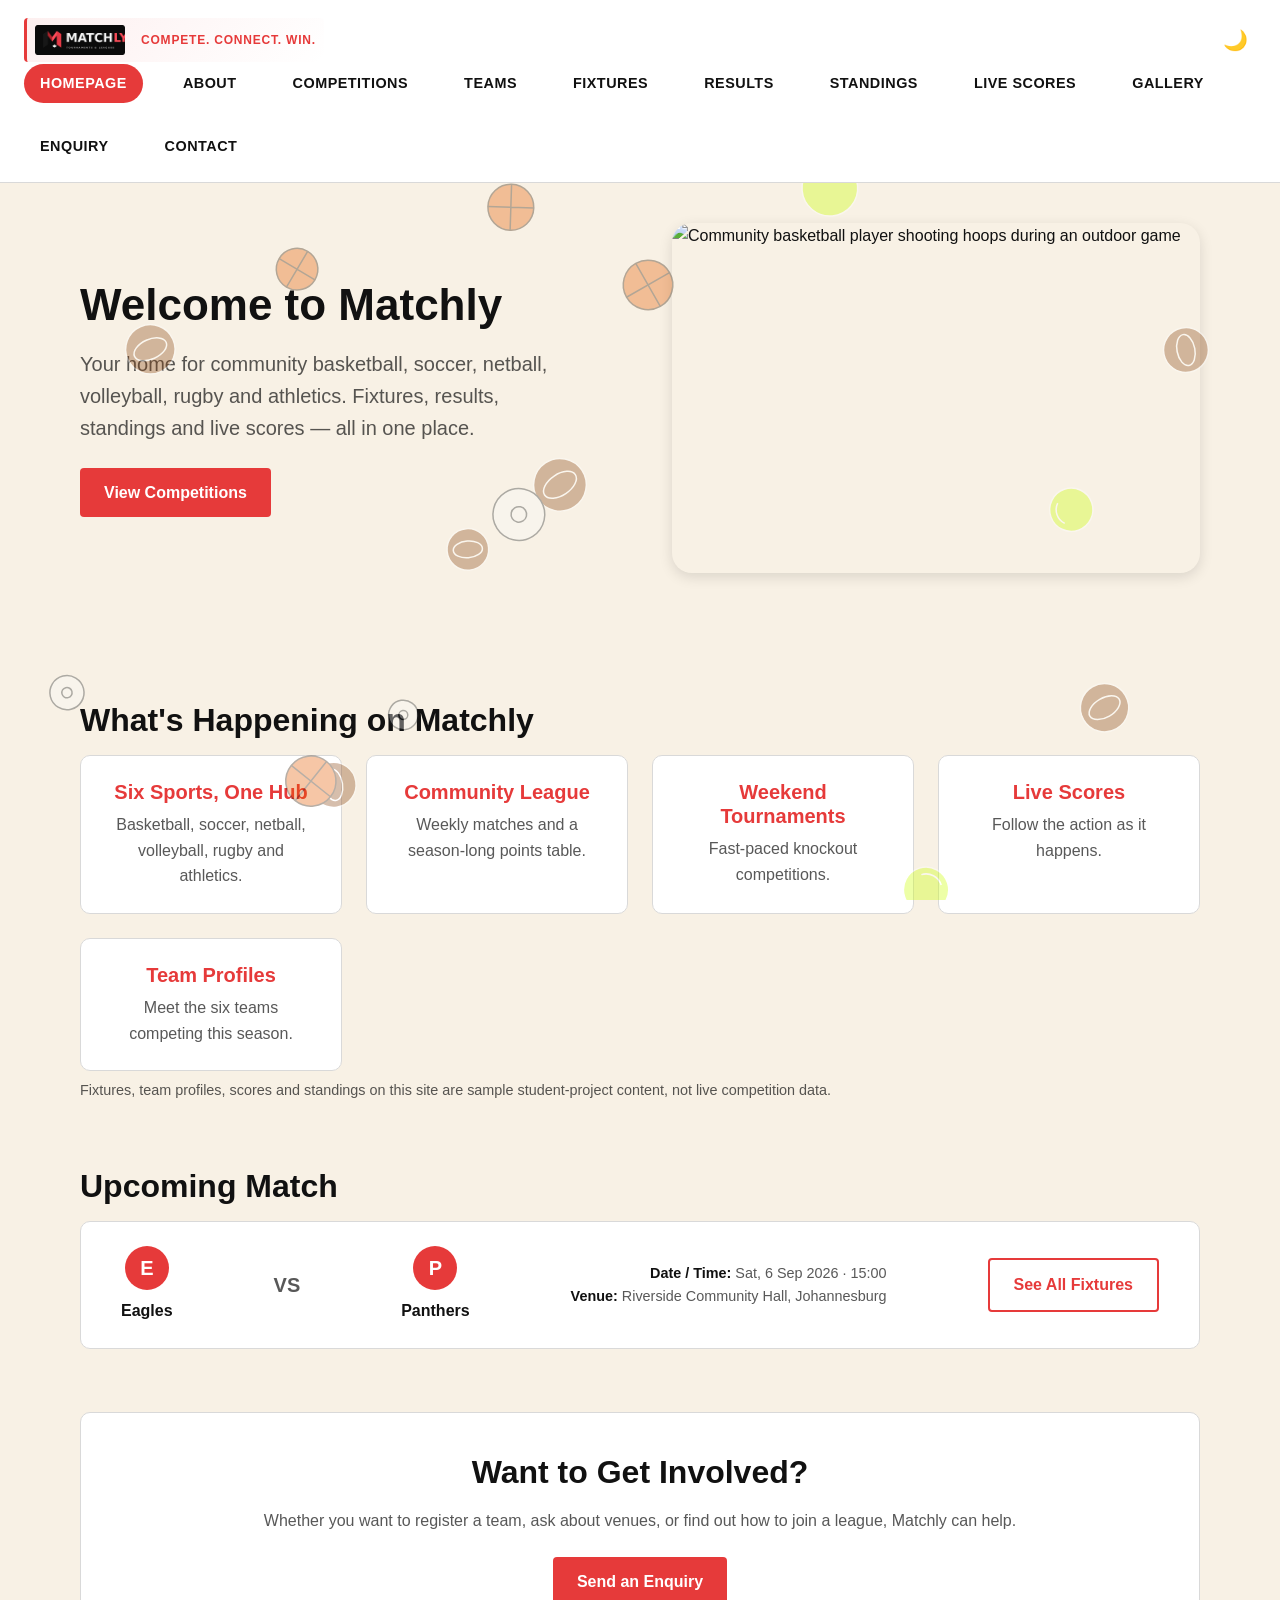
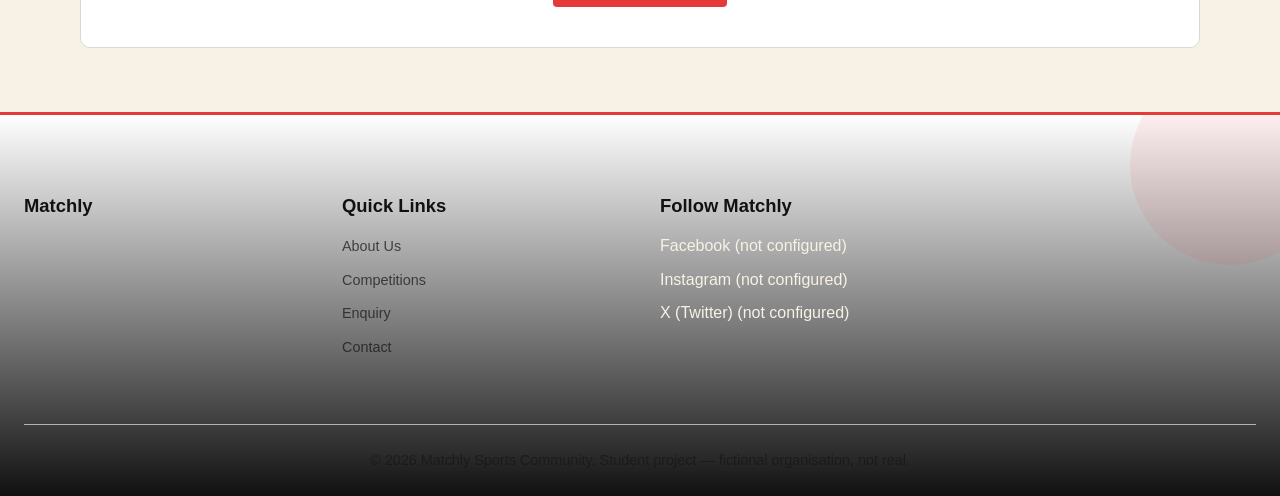
==== HTML pages/index.html @ 067415b8 "Improve About page metadata and navigation Add page-specific SEO and social metadata, defer the scri" ====
<!DOCTYPE html>
<html lang="en">
<head>
  <meta charset="UTF-8" />
  <meta name="viewport" content="width=device-width, initial-scale=1.0" />
    <title>Matchly | Community Sports Fixtures, Results and Leagues</title>
    <meta name="description" content="Matchly is a student website project showcasing sample community sports fixtures, results, standings and competitions across six sports." />


  <meta name="keywords" content="Matchly, community sports, sports fixtures, sports results, leagues, tournaments" />
  <meta property="og:type" content="website" />
  <meta property="og:site_name" content="Matchly" />
  <meta property="og:url" content="https://YOUR-USERNAME.github.io/wede5020-2026-part-3-lungelo-tsekiso/HTML%20pages/homepage.html" />
  <meta property="og:title" content="Matchly | Community Sports Fixtures, Results and Leagues" />
  <meta property="og:description" content="Matchly is a student website project showcasing sample community sports fixtures, results, standings and competitions across six sports." />
  <meta property="og:image" content="https://YOUR-USERNAME.github.io/wede5020-2026-part-3-lungelo-tsekiso/Images/matchly.logo.png" />
  <meta name="twitter:card" content="summary" />
  <meta name="twitter:title" content="Matchly | Community Sports Fixtures, Results and Leagues" />
  <meta name="twitter:description" content="Matchly is a student website project showcasing sample community sports fixtures, results, standings and competitions across six sports." />
  <meta name="twitter:image" content="https://YOUR-USERNAME.github.io/wede5020-2026-part-3-lungelo-tsekiso/Images/matchly.logo.png" /><link rel="stylesheet" href="../css/style.css">

  <script src="../js/script.js" defer></script>

  <link rel="canonical" href="https://YOUR-USERNAME.github.io/wede5020-2026-part-3-lungelo-tsekiso/HTML%20pages/homepage.html" />
</head>
<body>

  <a class="skip-link" href="#main-content">Skip to main content</a>

    <header class="site-header">
    <div class="logo">
      <a href="homepage.html">
        <img class="logo-mark" src="../Images/matchly.logo.png" alt="Matchly Logo" width="120" height="40" /> <p class="tagline">Compete. Connect. Win.</p>
      </a>
    </div>

    <button id="nav-toggle" class="nav-toggle" type="button" aria-controls="primary-navigation" aria-expanded="false">
      <span class="sr-only">Open menu</span>
      &#9776;
    </button>

    <button id="theme-toggle" class="theme-toggle" type="button" aria-label="Switch to dark mode">&#127769;</button>


    <nav class="site-nav" aria-label="Primary navigation">
      <ul id="primary-navigation" class="nav-links">
        <li><a href="homepage.html" aria-current="page">Homepage</a></li>
        <li><a href="aboutUs.html">About</a></li>
        <li><a href="competitions.html">Competitions</a></li>
        <li><a href="teams.html">Teams</a></li>
        <li><a href="fixtures.html">Fixtures</a></li>
        <li><a href="results.html">Results</a></li>
        <li><a href="standings.html">Standings</a></li>
        <li><a href="liveScores.html">Live Scores</a></li>
        <li><a href="gallery.html">Gallery</a></li>
        <li><a href="enquiry.html">Enquiry</a></li>
        <li><a href="contact.html">Contact</a></li>
      </ul>
    </nav>
  </header>

  <main id="main-content">

    <section class="hero" aria-labelledby="hero-heading">
      <div class="hero-text">
        <h1 id="hero-heading">Welcome to Matchly</h1>
        <p>Your home for community basketball, soccer, netball, volleyball, rugby and athletics. Fixtures, results, standings and live scores &mdash; all in one place.</p>
        <a class="btn btn-primary" href="competitions.html">View Competitions</a>
      </div>
      <figure class="hero-image">
        <img src="https://images.pexels.com/photos/2820902/pexels-photo-2820902.jpeg?auto=compress&cs=tinysrgb&w=1200" alt="Community basketball player shooting hoops during an outdoor game" />
      </figure>
    </section>

    <section class="categories" aria-labelledby="categories-heading">
      <h2 id="categories-heading">What's Happening on Matchly</h2>
      <ul class="card-grid">
        <li class="tag-card">
          <h3>Six Sports, One Hub</h3>
          <p>Basketball, soccer, netball, volleyball, rugby and athletics.</p>
        </li>
        <li class="tag-card">
          <h3>Community League</h3>
          <p>Weekly matches and a season-long points table.</p>
        </li>
        <li class="tag-card">
          <h3>Weekend Tournaments</h3>
          <p>Fast-paced knockout competitions.</p>
        </li>
        <li class="tag-card">
          <h3>Live Scores</h3>
          <p>Follow the action as it happens.</p>
        </li>
        <li class="tag-card">
          <h3>Team Profiles</h3>
          <p>Meet the six teams competing this season.</p>
        </li>
      </ul>
      <p class="table-note">Fixtures, team profiles, scores and standings on this site are sample student-project content, not live competition data.</p>
    </section>

    <section class="upcoming-match" aria-labelledby="upcoming-heading">
      <h2 id="upcoming-heading">Upcoming Match</h2>
      <article class="match-card">
        <div class="match-team">
          <span class="badge-initial">E</span>
          <span>Eagles</span>
        </div>
        <span class="match-vs">VS</span>
        <div class="match-team">
          <span class="badge-initial">P</span>
          <span>Panthers</span>
        </div>
        <div class="match-details">
          <p><strong>Date / Time:</strong> Sat, 6 Sep 2026 &middot; 15:00</p>
          <p><strong>Venue:</strong> Riverside Community Hall, Johannesburg</p>
        </div>
        <a class="btn btn-secondary" href="fixtures.html">See All Fixtures</a>
      </article>
    </section>

    <section class="home-cta" aria-labelledby="cta-heading">
      <h2 id="cta-heading">Want to Get Involved?</h2>
      <p>Whether you want to register a team, ask about venues, or find out how to join a league, Matchly can help.</p>
      <a class="btn btn-primary" href="enquiry.html">Send an Enquiry</a>
    </section>

  </main>

  <!-- ===== FOOTER (reused on every page) ===== -->
  <footer class="site-footer">
    <div class="footer-about">
      <h2>Matchly</h2>
    </div>

    <nav class="footer-links" aria-label="Footer navigation">
      <h3>Quick Links</h3>
      <ul>
        <li><a href="aboutUs.html">About Us</a></li>
        <li><a href="competitions.html">Competitions</a></li>
        <li><a href="enquiry.html">Enquiry</a></li>
        <li><a href="contact.html">Contact</a></li>
      </ul>
    </nav>

    <div class="footer-social">
      <h3>Follow Matchly</h3>
      <ul class="social-links">
        <li><span>Facebook (not configured)</span></li>
        <li><span>Instagram (not configured)</span></li>
        <li><span>X (Twitter) (not configured)</span></li>
      </ul>
    </div>

    <p class="copyright">&copy; 2026 Matchly Sports Community. Student project &mdash; fictional organisation, not real.</p>
  </footer>


</body>
</html>
---- css/style.css ----
/* 1. RESET / DEFAULTS */

* {
  box-sizing: border-box;
  margin: 0;
  padding: 0;
}

[hidden] {
  display: none !important;
}

html {
  -webkit-text-size-adjust: 100%;
  scroll-behavior: smooth;
}

body {
  min-height: 100vh;
}

img {
  max-width: 100%;
  display: block;
}

a {
  color: inherit;
  text-decoration: none;
}

button {
  font: inherit;
  cursor: pointer;
  border: none;
  background: none;
}

input,
textarea,
select {
  font: inherit;
  color: inherit;
}

h1, h2, h3, h4, h5, h6 {
  font-weight: 700;
  line-height: 1.2;
}

p {
  line-height: 1.6;
}

ul, ol {
  list-style: none;
}


/* 2. VARIABLES / DESIGN SYSTEM */

:root {
  /*  LIGHT MODE COLOURS */
  --color-bg: #F8F1E5;
  --color-surface: #FFFFFF;
  --color-header-bg: #FFFFFF;
  --color-footer-bg: #111111;
  --color-footer-text: #F8F1E5;
  --color-text: #111111;
  --color-text-secondary: rgba(17, 17, 17, 0.7);
  --color-border: #D9D9D9;
  --color-primary: #E63A3A;
  --color-primary-hover: #B4232C;

  --shadow-sm: 0 1px 3px rgba(0, 0, 0, 0.08);
  --shadow-md: 0 4px 14px rgba(0, 0, 0, 0.12);

  --radius-sm: 4px;
  --radius-md: 10px;
  --radius-lg: 20px;

  --space-xs: 0.5rem;
  --space-sm: 1rem;
  --space-md: 1.5rem;
  --space-lg: 2.5rem;
  --space-xl: 4rem;

  --font-size-sm: 0.9rem;
  --font-size-base: 1rem;
  --font-size-lg: 1.25rem;
  --font-size-xl: 2rem;
  --font-size-xxl: 2.75rem;

  --max-width: 1200px;
  --transition-speed: 0.2s;
}

/* ---- DARK MODE COLOURS ---- */
/* Activated when <html data-theme="dark"> is set  */
[data-theme="dark"] {
  --color-bg: #0B0B0B;
  --color-surface: #242424;
  --color-header-bg: #171717;
  --color-footer-bg: #171717;
  --color-footer-text: #F5F5F5;
  --color-text: #F5F5F5;
  --color-text-secondary: #B8B8B8;
  --color-border: #333333;
  --color-primary: #E63946;
  --color-primary-hover: #FF4D5A;

  --shadow-sm: 0 1px 3px rgba(0, 0, 0, 0.5);
  --shadow-md: 0 4px 16px rgba(0, 0, 0, 0.6);
}


/*  3. GLOBAL PAGE STYLING */

body {
  font-family: 'Segoe UI', Roboto, Helvetica, Arial, sans-serif;
  background-color: var(--color-bg);
  color: var(--color-text);
  line-height: 1.6;
  transition: background-color var(--transition-speed), color var(--transition-speed);
}

.site-header,
footer.site-footer {
  width: 100%;
}

main {
  width: 100%;
  max-width: var(--max-width);
  margin-left: auto;
  margin-right: auto;
  padding: 0 var(--space-lg); /* Increased side padding for the entire main area */
}

main > section:first-of-type {
  padding-top: var(--space-lg);
}

main > section {
  margin-bottom: var(--space-xl);
}

h1 { font-size: var(--font-size-xxl); }
h2 { font-size: var(--font-size-xl); margin-bottom: var(--space-sm); }
h3 { font-size: var(--font-size-lg); margin-bottom: var(--space-xs); }

p {
  color: var(--color-text-secondary);
}

a:hover {
  color: var(--color-primary);
}

/* Forces the page-hero bottom border/line to span the entire screen width */
.page-hero {
  text-align: center;
  padding: var(--space-xl) var(--space-md) var(--space-lg);
  border-bottom: 1px solid var(--color-border);
  margin-bottom: var(--space-lg);
  width: 100vw;
  position: relative;
  left: 50%;
  right: 50%;
  margin-left: -50vw;
  margin-right: -50vw;
  background-color: var(--color-header-bg);
}

.page-hero p {
  font-size: var(--font-size-lg);
  max-width: 650px;
  margin: var(--space-xs) auto 0;
}


/*  4. HEADER / NAVIGATION */

.site-header {
  display: flex;
  align-items: center;
  justify-content: space-between;
  flex-wrap: wrap;
  background-color: var(--color-header-bg);
  border-bottom: 1px solid var(--color-border);
  padding: var(--space-sm) var(--space-md);
  position: sticky;
  top: 0;
  z-index: 100;
}

.logo a {
  display: flex;
  align-items: center;
  gap: var(--space-sm);
  padding: 4px 8px;
  background: linear-gradient(135deg, rgba(230, 58, 58, 0.08), transparent);
  border-left: 3px solid var(--color-primary);
  border-radius: var(--radius-sm);
}

.logo-mark {
  width: 90px;
  height: 36px;
  object-fit: contain;
}

.logo-container {
  display: flex;
  flex-direction: column;
}

.logo-text {
  font-size: 1.35rem;
  font-weight: 900;
  letter-spacing: 1.5px;
  color: var(--color-text);
  text-transform: uppercase;
  line-height: 1.1;
}

.tagline {
  font-size: 0.75rem;
  font-weight: 700;
  color: var(--color-primary);
  letter-spacing: 0.8px;
  text-transform: uppercase;
  margin-top: 1px;
}

.site-nav {
  display: flex;
  align-items: center;
}

.nav-links {
  display: flex;
  flex-wrap: wrap;
  align-items: center;
  gap: var(--space-md);
}

.nav-links a {
  display: inline-block;
  font-weight: 700;
  font-size: var(--font-size-sm);
  letter-spacing: 0.5px;
  text-transform: uppercase;
  color: var(--color-text);
  padding: 0.5rem 1rem;
  border-radius: var(--radius-lg);
  transition: background-color var(--transition-speed), color var(--transition-speed);
}

.nav-links a:hover {
  background-color: var(--color-primary);
  color: #FFFFFF;
}

.nav-links a[aria-current="page"] {
  background-color: var(--color-primary);
  color: #FFFFFF;
}

.nav-toggle {
  display: none;
  font-size: 1.5rem;
  color: var(--color-text);
  padding: var(--space-xs);
}

.theme-toggle {
  font-size: 1.25rem;
  padding: var(--space-xs);
  margin-left: var(--space-sm);
  border-radius: var(--radius-sm);
  transition: background-color var(--transition-speed);
}

.theme-toggle:hover {
  background-color: var(--color-bg);
}


/* 5. HERO SECTIONS */

.hero {
  display: flex;
  align-items: center;
  justify-content: space-between;
  gap: var(--space-xl);
  padding: var(--space-xl) 0;
  flex-wrap: wrap;
}

.hero-text {
  flex: 1 1 400px;
}

.hero-text h1 {
  margin-bottom: var(--space-sm);
}

.hero-text p {
  font-size: var(--font-size-lg);
  margin-bottom: var(--space-md);
  max-width: 500px;
}

.hero-image {
  flex: 1 1 400px;
}

.hero-image img {
  border-radius: var(--radius-lg);
  box-shadow: var(--shadow-md);
  width: 100%;
  height: 350px;
  object-fit: cover;
}

.page-hero {
  text-align: center;
  padding: var(--space-xl) 0 var(--space-lg);
  border-bottom: 1px solid var(--color-border);
  margin-bottom: var(--space-lg);
}

.page-hero p {
  font-size: var(--font-size-lg);
  max-width: 650px;
  margin: var(--space-xs) auto 0;
}


/* 6. CARD GRID SYSTEM (reused by Home, Teams, Competitions, Gallery) */

.card-grid {
  display: grid;
  grid-template-columns: repeat(auto-fit, minmax(220px, 1fr));
  gap: var(--space-md);
}

.tag-card {
  background-color: var(--color-surface);
  border: 1px solid var(--color-border);
  border-radius: var(--radius-md);
  padding: var(--space-md);
  text-align: center;
  transition: transform var(--transition-speed), box-shadow var(--transition-speed);
}

.tag-card:hover {
  transform: translateY(-4px);
  box-shadow: var(--shadow-md);
}

.tag-card h3 {
  color: var(--color-primary);
}

.home-cta {
  text-align: center;
  padding: var(--space-lg);
  background-color: var(--color-surface);
  border: 1px solid var(--color-border);
  border-radius: var(--radius-md);
}

.home-cta p {
  margin-bottom: var(--space-md);
}


/* 7. UPCOMING MATCH CARD */

.match-card {
  display: flex;
  align-items: center;
  justify-content: space-between;
  flex-wrap: wrap;
  gap: var(--space-md);
  background-color: var(--color-surface);
  border: 1px solid var(--color-border);
  border-radius: var(--radius-md);
  padding: var(--space-md) var(--space-lg);
  transition: box-shadow var(--transition-speed);
}

.match-card:hover {
  box-shadow: var(--shadow-md);
}

.match-team {
  display: flex;
  flex-direction: column;
  align-items: center;
  gap: var(--space-xs);
  font-weight: 700;
}

.badge-initial {
  display: flex;
  align-items: center;
  justify-content: center;
  width: 44px;
  height: 44px;
  border-radius: 50%;
  background-color: var(--color-primary);
  color: #FFFFFF;
  font-weight: 800;
  font-size: var(--font-size-lg);
}

.match-vs {
  font-weight: 800;
  color: var(--color-text-secondary);
  font-size: var(--font-size-lg);
}

.match-details {
  text-align: right;
  font-size: var(--font-size-sm);
  color: var(--color-text-secondary);
}

.match-details strong {
  color: var(--color-text);
}


/* 8. COMPETITIONS PAGE (tabs are also reused by the Standings page) */

.tab-buttons {
  display: flex;
  flex-wrap: wrap;
  gap: var(--space-xs);
  margin-bottom: var(--space-lg);
  border-bottom: 1px solid var(--color-border);
}

.tab-btn {
  padding: var(--space-sm) var(--space-md);
  font-weight: 700;
  color: var(--color-text-secondary);
  border-bottom: 3px solid transparent;
  transition: color var(--transition-speed), border-color var(--transition-speed);
}

.tab-btn:hover {
  color: var(--color-primary);
}

.tab-btn[aria-selected="true"] {
  color: var(--color-primary);
  border-bottom-color: var(--color-primary);
}

.competition-card {
  background-color: var(--color-surface);
  border: 1px solid var(--color-border);
  border-radius: var(--radius-md);
  overflow: hidden;
  padding-bottom: var(--space-md);
  transition: transform var(--transition-speed), box-shadow var(--transition-speed);
}

.competition-card:hover {
  transform: translateY(-4px);
  box-shadow: var(--shadow-md);
}

.competition-card img {
  width: 100%;
  height: 160px;
  object-fit: cover;
}

.competition-card h3,
.competition-card > p,
.competition-card .btn {
  margin-left: var(--space-sm);
  margin-right: var(--space-sm);
}

.competition-card h3 {
  margin-top: var(--space-sm);
}

.competition-card .btn {
  margin-top: var(--space-sm);
}

.sport-tag {
  display: inline-block;
  margin: var(--space-sm) var(--space-sm) 0;
  padding: 2px 10px;
  background-color: var(--color-primary);
  color: #FFFFFF;
  font-size: var(--font-size-sm);
  font-weight: 700;
  border-radius: var(--radius-sm);
}

.bracket {
  margin-top: var(--space-xl);
}

.bracket-round {
  margin-bottom: var(--space-md);
}

.bracket-list li {
  background-color: var(--color-surface);
  border: 1px solid var(--color-border);
  border-radius: var(--radius-sm);
  padding: var(--space-sm);
  margin-bottom: var(--space-xs);
}

.bracket-list .winner {
  color: var(--color-primary);
  font-weight: 800;
}

.bracket-note {
  font-size: var(--font-size-sm);
  color: var(--color-text-secondary);
  margin-top: var(--space-sm);
}


/*  9. DATA TABLES (Standings, Results, Fixtures, Competitions preview table) */

.data-table {
  width: 100%;
  border-collapse: collapse;
  background-color: var(--color-surface);
  border-radius: var(--radius-md);
  overflow: hidden;
}

.data-table caption {
  text-align: left;
  font-weight: 700;
  padding: var(--space-sm);
  background-color: var(--color-surface);
}

.data-table th,
.data-table td {
  padding: var(--space-sm);
  text-align: left;
  border-bottom: 1px solid var(--color-border);
  font-size: var(--font-size-sm);
}

.data-table th {
  background-color: var(--color-bg);
  font-weight: 700;
  text-transform: uppercase;
  letter-spacing: 0.5px;
}

.data-table tbody tr:hover {
  background-color: var(--color-bg);
}

.table-note {
  font-size: var(--font-size-sm);
  color: var(--color-text-secondary);
  margin-top: var(--space-xs);
}

.fixture-table-section,
.results-table-section,
.tab-panel {
  overflow-x: auto;
}

.fixture-filters form,
.athletics-fixtures,
.athletics-results,
.athletics-highlights {
  background-color: var(--color-surface);
  border: 1px solid var(--color-border);
  border-radius: var(--radius-md);
  padding: var(--space-md);
}

.fixture-filters form {
  display: flex;
  flex-wrap: wrap;
  gap: var(--space-md);
  align-items: flex-end;
}

.filter-field {
  display: flex;
  flex-direction: column;
  gap: var(--space-xs);
  min-width: 180px;
}

.filter-field label {
  font-weight: 700;
  font-size: var(--font-size-sm);
}

.filter-field select {
  padding: 0.6rem;
  border: 1px solid var(--color-border);
  border-radius: var(--radius-sm);
  background-color: var(--color-bg);
  color: var(--color-text);
}

.athletics-fixtures li,
.athletics-results li {
  padding: var(--space-xs) 0;
  border-bottom: 1px solid var(--color-border);
}

.athletics-fixtures li:last-child,
.athletics-results li:last-child {
  border-bottom: none;
}

.no-results {
  text-align: center;
  color: var(--color-text-secondary);
  padding: var(--space-md);
}


/* 10. BUTTONS */

.btn {
  display: inline-block;
  padding: 0.75rem 1.5rem;
  border-radius: var(--radius-sm);
  font-weight: 700;
  font-size: var(--font-size-base);
  text-align: center;
  cursor: pointer;
  transition: background-color var(--transition-speed), color var(--transition-speed), transform var(--transition-speed);
}

.btn-primary {
  background-color: var(--color-primary);
  color: #FFFFFF;
}

.btn-primary:hover {
  background-color: var(--color-primary-hover);
}

.btn-secondary {
  background-color: transparent;
  color: var(--color-primary);
  border: 2px solid var(--color-primary);
}

.btn-secondary:hover {
  background-color: var(--color-primary);
  color: #FFFFFF;
}

.btn-block {
  display: block;
  width: 100%;
}

.btn:active {
  transform: scale(0.98);
}


/* 11. ENQUIRY FORM */

.enquiry-form-section {
  max-width: 600px;
  margin: 0 auto;
}

.form-field {
  margin-bottom: var(--space-md);
  display: flex;
  flex-direction: column;
}

.form-field label {
  font-weight: 700;
  margin-bottom: var(--space-xs);
}

.form-field input,
.form-field textarea,
.form-field select {
  padding: 0.75rem;
  border: 1px solid var(--color-border);
  border-radius: var(--radius-sm);
  background-color: var(--color-surface);
  color: var(--color-text);
  transition: border-color var(--transition-speed);
}

.form-field textarea {
  resize: vertical;
  min-height: 140px;
}

.form-field input:focus,
.form-field textarea:focus,
.form-field select:focus {
  outline: none;
  border-color: var(--color-primary);
}

.field-error {
  display: block;
  color: var(--color-primary-hover);
  font-size: var(--font-size-sm);
  margin-top: var(--space-xs);
  min-height: 1.2em;
}

.form-success {
  margin-top: var(--space-md);
  padding: var(--space-sm);
  border: 2px solid var(--color-primary);
  border-radius: var(--radius-sm);
  color: var(--color-primary);
  font-weight: 700;
  text-align: center;
}

.team-search form {
  display: flex;
  flex-wrap: wrap;
  gap: var(--space-md);
  align-items: flex-end;
  margin-bottom: var(--space-lg);
}

.team-search label {
  font-weight: 700;
  font-size: var(--font-size-sm);
  display: block;
  margin-bottom: var(--space-xs);
}

.team-search input[type="search"],
.team-search select {
  padding: 0.6rem;
  border: 1px solid var(--color-border);
  border-radius: var(--radius-sm);
  background-color: var(--color-surface);
  color: var(--color-text);
}


/*  12. CONTACT PAGE */

.contact-details {
  max-width: 700px;
  margin: 0 auto;
  background-color: var(--color-surface);
  border: 1px solid var(--color-border);
  border-radius: var(--radius-md);
  padding: var(--space-lg);
}

.contact-image img {
  border-radius: var(--radius-md);
  margin-bottom: var(--space-md);
  width: 100%;
  height: 220px;
  object-fit: cover;
}

.contact-list li {
  padding: var(--space-sm) 0;
  border-bottom: 1px solid var(--color-border);
}

.contact-list li:last-child {
  border-bottom: none;
}

.contact-label {
  display: inline-block;
  color: var(--color-primary);
  font-weight: 800;
  margin-right: var(--space-xs);
}


/* TEAMS PAGE */

.team-card {
  background-color: var(--color-surface);
  border: 1px solid var(--color-border);
  border-radius: var(--radius-md);
  padding: var(--space-md);
  transition: transform var(--transition-speed), box-shadow var(--transition-speed);
}

.team-card:hover {
  transform: translateY(-4px);
  box-shadow: var(--shadow-md);
}

.team-card img {
  border-radius: var(--radius-sm);
  width: 100%;
  height: 160px;
  object-fit: cover;
  margin-bottom: var(--space-sm);
}

.photo-credit {
  font-size: 0.75rem;
  color: var(--color-text-secondary);
  margin: var(--space-xs) 0;
}

.photo-credit a {
  text-decoration: underline;
}


/*  GALLERY PAGE */

.gallery-filters {
  margin-bottom: var(--space-lg);
}

.filter-buttons {
  display: flex;
  flex-wrap: wrap;
  gap: var(--space-xs);
}

.filter-btn {
  padding: 0.5rem 1rem;
  border: 2px solid var(--color-border);
  border-radius: var(--radius-lg);
  font-weight: 700;
  font-size: var(--font-size-sm);
  color: var(--color-text);
  transition: background-color var(--transition-speed), color var(--transition-speed), border-color var(--transition-speed);
}

.filter-btn:hover {
  border-color: var(--color-primary);
  color: var(--color-primary);
}

.filter-btn[aria-pressed="true"] {
  background-color: var(--color-primary);
  border-color: var(--color-primary);
  color: #FFFFFF;
}

.gallery-grid {
  display: grid;
  grid-template-columns: repeat(auto-fit, minmax(260px, 1fr));
  gap: var(--space-md);
}

.gallery-item {
  background-color: var(--color-surface);
  border: 1px solid var(--color-border);
  border-radius: var(--radius-md);
  overflow: hidden;
}

.gallery-item img {
  width: 100%;
  height: 190px;
  object-fit: cover;
}

.gallery-item figcaption {
  padding: var(--space-sm);
  font-size: var(--font-size-sm);
  color: var(--color-text-secondary);
}

.gallery-item figcaption a {
  text-decoration: underline;
}

.gallery-disclaimer {
  font-size: var(--font-size-sm);
  color: var(--color-text-secondary);
  text-align: center;
}


/* 15. LIVE SCORES PAGE */

.live-game-card {
  background-color: var(--color-surface);
  border: 1px solid var(--color-border);
  border-radius: var(--radius-md);
  padding: var(--space-md);
  margin-bottom: var(--space-md);
  position: relative;
}

.live-badge {
  display: inline-block;
  background-color: var(--color-primary);
  color: #FFFFFF;
  font-weight: 800;
  font-size: var(--font-size-sm);
  padding: 2px 10px;
  border-radius: var(--radius-sm);
  margin-bottom: var(--space-sm);
}

.live-score {
  display: flex;
  align-items: center;
  justify-content: center;
  gap: var(--space-sm);
  font-size: var(--font-size-xl);
  font-weight: 800;
  margin-bottom: var(--space-xs);
}

.live-team {
  font-size: var(--font-size-base);
  font-weight: 700;
}

.live-dash {
  color: var(--color-text-secondary);
}

.live-status,
.live-venue {
  text-align: center;
  color: var(--color-text-secondary);
  font-size: var(--font-size-sm);
}

.upcoming-live {
  background-color: var(--color-surface);
  border: 1px solid var(--color-border);
  border-radius: var(--radius-md);
  padding: var(--space-md);
}

.live-disclaimer {
  font-size: var(--font-size-sm);
  color: var(--color-text-secondary);
  text-align: center;
}


/* 16. FOOTER  */
.site-footer {
  background: linear-gradient(180deg, var(--color-surface) 0%, var(--color-footer-bg) 100%);
  color: var(--color-footer-text);
  padding: calc(var(--space-xl) + 1rem) var(--space-md) var(--space-md);
  display: grid;
  grid-template-columns: repeat(auto-fit, minmax(220px, 1fr));
  gap: var(--space-lg);
  border-top: 3px solid var(--color-primary);
  position: relative;
  overflow: hidden;
}

.site-footer::before {
  content: '';
  position: absolute;
  top: -50px;
  right: -50px;
  width: 200px;
  height: 200px;
  background: var(--color-primary);
  opacity: 0.08;
  border-radius: 50%;
  pointer-events: none;
}

.site-footer h2,
.site-footer h3 {
  color: var(--color-text);
  font-size: 1.15rem;
  margin-bottom: var(--space-sm);
  position: relative;
}

[data-theme="dark"] .site-footer h2,
[data-theme="dark"] .site-footer h3 {
  color: var(--color-footer-text);
}

.site-footer .footer-links a,
.site-footer .footer-social a {
  color: var(--color-text-secondary);
  font-size: var(--font-size-sm);
  transition: all var(--transition-speed) ease;
}

[data-theme="dark"] .site-footer .footer-links a,
[data-theme="dark"] .site-footer .footer-social a {
  color: var(--color-footer-text);
  opacity: 0.85;
}

.footer-links ul,
.footer-social ul {
  display: flex;
  flex-direction: column;
  gap: var(--space-xs);
}

/* Cute link hover slide */
.footer-links a {
  display: inline-block;
}

.footer-links a:hover {
  opacity: 1;
  color: var(--color-primary);
  transform: translateX(4px);
}

/* pill badges for social links */
.social-links a {
  display: inline-flex;
  align-items: center;
  gap: var(--space-xs);
  padding: 4px 10px;
  background-color: rgba(230, 57, 70, 0.08);
  border-radius: var(--radius-lg);
  width: fit-content;
}

.social-links a:hover {
  background-color: var(--color-primary);
  color: #FFFFFF !important;
  transform: translateX(4px);
}

.copyright {
  grid-column: 1 / -1;
  border-top: 1px solid var(--color-border);
  padding-top: var(--space-md);
  margin-top: var(--space-md);
  font-size: var(--font-size-sm);
  text-align: center;
  opacity: 0.75;
  color: var(--color-text-secondary);
}

[data-theme="dark"] .copyright {
  color: var(--color-footer-text);
}

/*  17. RESPONSIVE DESIGN */

@media (max-width: 900px) {
  .hero {
    flex-direction: column;
    text-align: center;
  }

  .hero-image {
    order: -1;
  }

  .match-card {
    flex-direction: column;
    text-align: center;
  }

  .match-details {
    text-align: center;
  }
}

@media (max-width: 600px) {
  .nav-toggle {
    display: block;
    order: 2;
  }

  .theme-toggle {
    order: 1;
  }

  .site-nav {
    width: 100%;
    order: 3;
  }

  .nav-links {
    display: none;
    flex-direction: column;
    align-items: stretch;
    width: 100%;
    gap: 0;
    padding-top: var(--space-sm);
  }

  .nav-links.nav-open {
    display: flex;
  }

  .nav-links a {
    width: 100%;
    padding: var(--space-sm) 0;
    border-bottom: 1px solid var(--color-border);
  }

  h1 { font-size: var(--font-size-xl); }
  h2 { font-size: var(--font-size-lg); }

  .card-grid,
  .gallery-grid {
    grid-template-columns: 1fr;
  }

  .tab-buttons {
    flex-wrap: wrap;
  }

  .fixture-filters form,
  .team-search form {
    flex-direction: column;
    align-items: stretch;
  }

  .data-table th,
  .data-table td {
    padding: var(--space-xs);
    font-size: 0.8rem;
  }

  .contact-details {
    padding: var(--space-md);
  }

  .site-footer {
    text-align: center;
  }

  .gallery-lightbox {
    width: 100%;
    max-height: 100vh;
    padding: var(--space-sm) 2.75rem;
    border-radius: 0;
  }

  .gallery-lightbox figure img {
    max-height: 68vh;
  }

  .lightbox-previous { left: 0.15rem; }
  .lightbox-next { right: 0.15rem; }

  .footer-links ul,
  .social-links {
    align-items: center;
  }
}


/*  18. ACCESSIBILITY */
.sr-only {
  position: absolute;
  width: 1px;
  height: 1px;
  padding: 0;
  margin: -1px;
  overflow: hidden;
  clip: rect(0, 0, 0, 0);
  white-space: nowrap;
  border: 0;
}

.skip-link {
  position: absolute;
  top: -100px;
  left: 0;
  background-color: var(--color-primary);
  color: #FFFFFF;
  padding: var(--space-sm) var(--space-md);
  z-index: 1000;
  transition: top var(--transition-speed);
}

.skip-link:focus {
  top: 0;
}

a:focus-visible,
button:focus-visible,
input:focus-visible,
textarea:focus-visible,
select:focus-visible {
  outline: 3px solid var(--color-primary);
  outline-offset: 2px;
}

@media (prefers-reduced-motion: reduce) {
  * {
    animation-duration: 0.001ms !important;
    animation-iteration-count: 1 !important;
    transition-duration: 0.001ms !important;
    scroll-behavior: auto !important;
  }
}


/* 19. INTERACTION STATES  */

a,
button,
.tag-card,
.competition-card,
.match-card,
.team-card,
.gallery-item figure,
.live-game-card,
input,
textarea,
select {
  transition: background-color var(--transition-speed) ease,
              color var(--transition-speed) ease,
              border-color var(--transition-speed) ease,
              box-shadow var(--transition-speed) ease,
              transform var(--transition-speed) ease;
}

/* BOUNCING SPORTS BALLS ANIMATION */

#sport-balls-canvas {
  position: fixed;
  top: 0;
  left: 0;
  width: 100vw;
  height: 100vh;
  pointer-events: none;
  z-index: 99; /* Sits right above background but below modals/headers */
  opacity: 0.35; /* Subtle and cute, doesn't distract from text */
}

[data-theme="dark"] #sport-balls-canvas {
  opacity: 0.45;
}

/*  PULSING LIVE BADGE ANIMATION */
@keyframes livePulse {
  0% {
    box-shadow: 0 0 0 0 rgba(230, 57, 70, 0.6);
    transform: scale(1);
  }
  70% {
    box-shadow: 0 0 0 10px rgba(230, 57, 70, 0);
    transform: scale(1.03);
  }
  100% {
    box-shadow: 0 0 0 0 rgba(230, 57, 70, 0);
    transform: scale(1);
  }
}

.live-badge, 
[data-status="live"] {
  animation: livePulse 2s infinite cubic-bezier(0.4, 0, 0.6, 1);
}

/*  SCROLL REVEAL ANIMATION CLASSES */
.reveal-on-scroll {
  opacity: 0;
  transform: translateY(30px);
  transition: opacity 0.8s ease-out, transform 0.8s cubic-bezier(0.16, 1, 0.3, 1);
  will-change: opacity, transform;
}

.reveal-on-scroll.is-visible {
  opacity: 1;
  transform: translateY(0);
}

/* GALLERY, MAP, AND FORM IMPROVEMENTS */
.gallery-collections {
  display: grid;
  grid-template-columns: repeat(auto-fit, minmax(min(100%, 340px), 1fr));
  gap: var(--space-lg);
  margin-bottom: var(--space-xl);
}

.gallery-category-section {
  min-width: 0;
  background-color: var(--color-surface);
  border: 1px solid var(--color-border);
  border-radius: var(--radius-md);
  padding: var(--space-md);
  box-shadow: var(--shadow-sm);
}

.gallery-category-section h2 {
  padding-bottom: var(--space-xs);
  border-bottom: 2px solid var(--color-primary);
}

.gallery-category-section .gallery-grid {
  grid-template-columns: repeat(auto-fit, minmax(140px, 1fr));
  gap: var(--space-sm);
}

.gallery-image-button {
  display: block;
  width: 100%;
  overflow: hidden;
  cursor: zoom-in;
}

.gallery-image-button img {
  transition: transform var(--transition-speed) ease;
}

.gallery-image-button:hover img,
.gallery-image-button:focus-visible img {
  transform: scale(1.04);
}

.gallery-item figcaption {
  min-height: 3.5em;
  padding: var(--space-xs);
  font-size: var(--font-size-sm);
}

.gallery-lightbox {
  position: fixed;
  inset: 0;
  width: min(96vw, 1100px);
  max-width: none;
  max-height: 96vh;
  margin: auto;
  padding: var(--space-md) 4rem;
  overflow: auto;
  background-color: var(--color-surface);
  color: var(--color-text);
  border: 1px solid var(--color-border);
  border-radius: var(--radius-md);
}

.gallery-lightbox::backdrop {
  background-color: rgba(0, 0, 0, 0.85);
}

.gallery-lightbox figure {
  margin: 0;
  text-align: center;
}

.gallery-lightbox figure img {
  display: block;
  width: auto;
  max-width: 100%;
  height: auto;
  max-height: 76vh;
  margin: 0 auto;
  object-fit: contain;
}

.gallery-lightbox figcaption {
  margin-top: var(--space-sm);
  color: var(--color-text);
}

.lightbox-toolbar {
  display: flex;
  justify-content: flex-end;
  margin-bottom: var(--space-sm);
}

.lightbox-control {
  position: absolute;
  top: 50%;
  padding: var(--space-sm);
  color: var(--color-text);
  background-color: var(--color-surface);
  border: 1px solid var(--color-border);
  border-radius: 50%;
  transform: translateY(-50%);
}

.lightbox-previous { left: 0.5rem; }
.lightbox-next { right: 0.5rem; }

.lightbox-position {
  margin-top: var(--space-xs);
  text-align: center;
}

.venue-map-section,
.contact-form-section {
  margin-top: var(--space-lg);
  padding-top: var(--space-md);
  border-top: 1px solid var(--color-border);
}

.venue-map {
  width: 100%;
  min-height: 360px;
  margin-top: var(--space-sm);
  border: 1px solid var(--color-border);
  border-radius: var(--radius-md);
  background-color: var(--color-bg);
  z-index: 0;
}

.map-attribution {
  margin-top: var(--space-xs);
  font-size: var(--font-size-sm);
}

.map-attribution a {
  text-decoration: underline;
}

.form-summary {
  margin-top: var(--space-md);
  text-align: left;
}

.form-summary h3,
.form-summary p + p {
  margin-top: var(--space-sm);
}

#contact-mailto-container {
  margin-top: var(--space-sm);
}

/* Smooth filter transition effect */
.gallery-category-section {
  animation: fadeIn 0.4s ease-in-out;
}

@keyframes fadeIn {
  from { opacity: 0; transform: scale(0.97); }
  to { opacity: 1; transform: scale(1); }
}
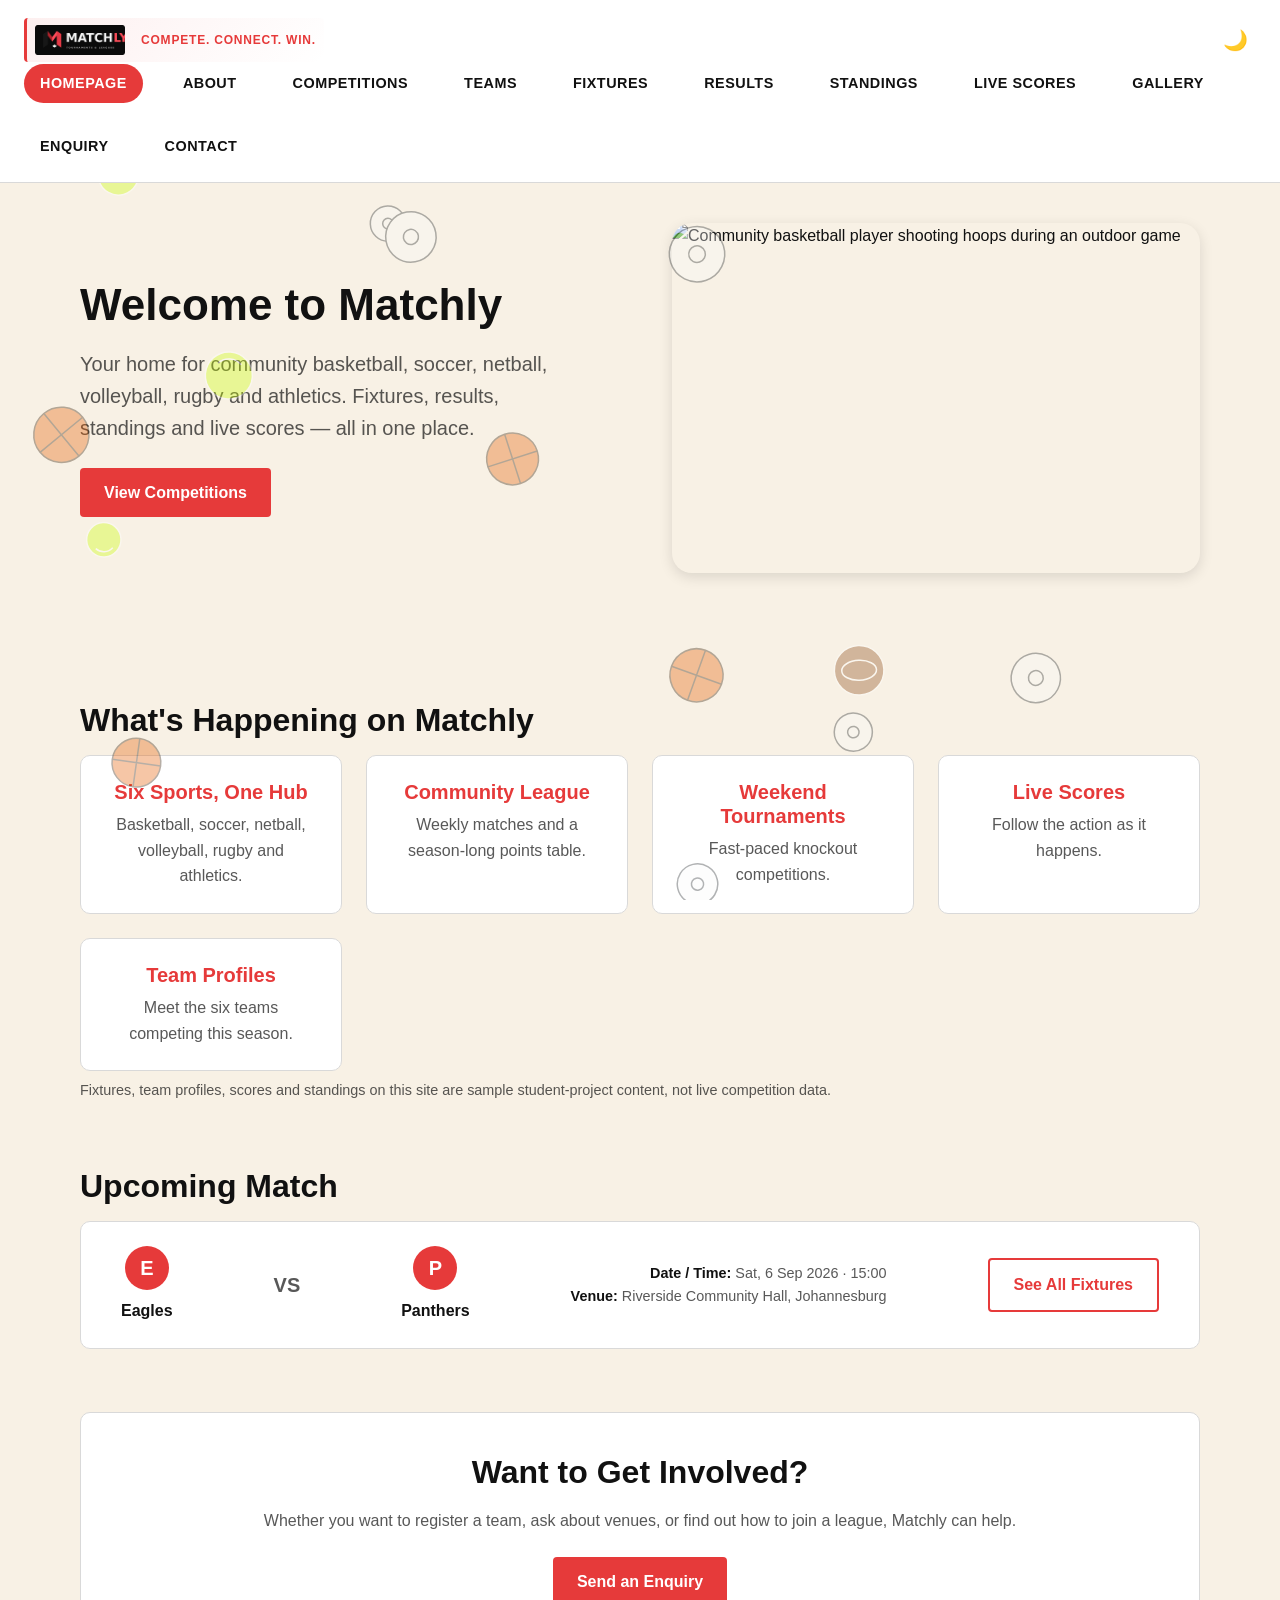
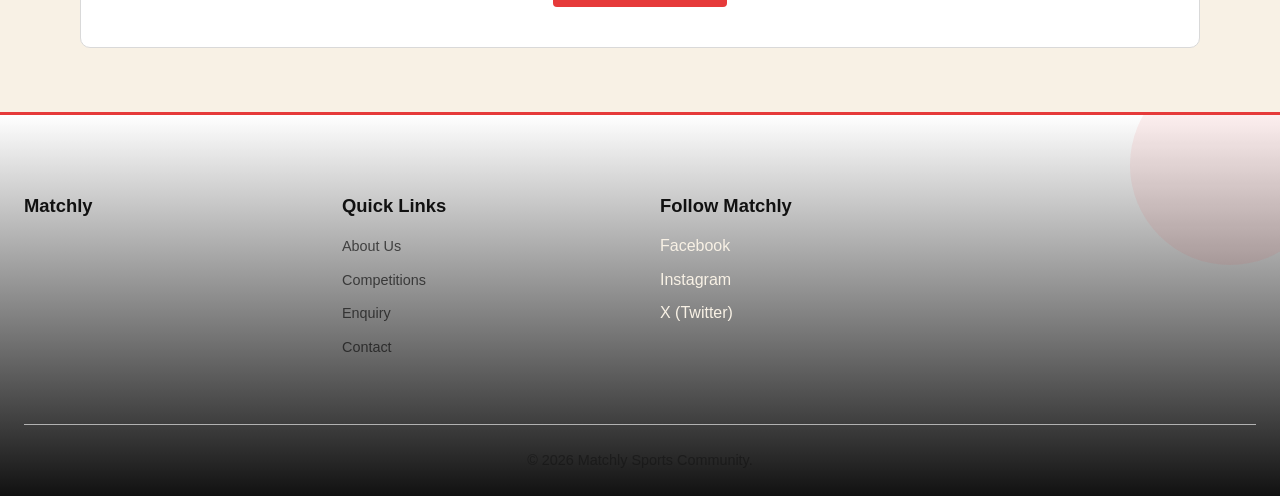
==== commit e0a92aad: "Clean up footer social links and copyright Replace placeholder social links with plain text and remo" ====
--- a/HTML pages/index.html
+++ b/HTML pages/index.html
@@ -146,13 +146,13 @@
     <div class="footer-social">
       <h3>Follow Matchly</h3>
       <ul class="social-links">
-        <li><span>Facebook (not configured)</span></li>
-        <li><span>Instagram (not configured)</span></li>
-        <li><span>X (Twitter) (not configured)</span></li>
+        <li><span>Facebook</span></li>
+        <li><span>Instagram</span></li>
+        <li><span>X (Twitter)</span></li>
       </ul>
     </div>
 
-    <p class="copyright">&copy; 2026 Matchly Sports Community. Student project &mdash; fictional organisation, not real.</p>
+    <p class="copyright">&copy; 2026 Matchly Sports Community.</p>
   </footer>
 
 
--- a/css/style.css
+++ b/css/style.css
@@ -1416,13 +1416,12 @@
 }
 
 .venue-map {
+  display: block;
   width: 100%;
-  min-height: 360px;
+  height: 360px;
   margin-top: var(--space-sm);
   border: 1px solid var(--color-border);
   border-radius: var(--radius-md);
-  background-color: var(--color-bg);
-  z-index: 0;
 }
 
 .map-attribution {
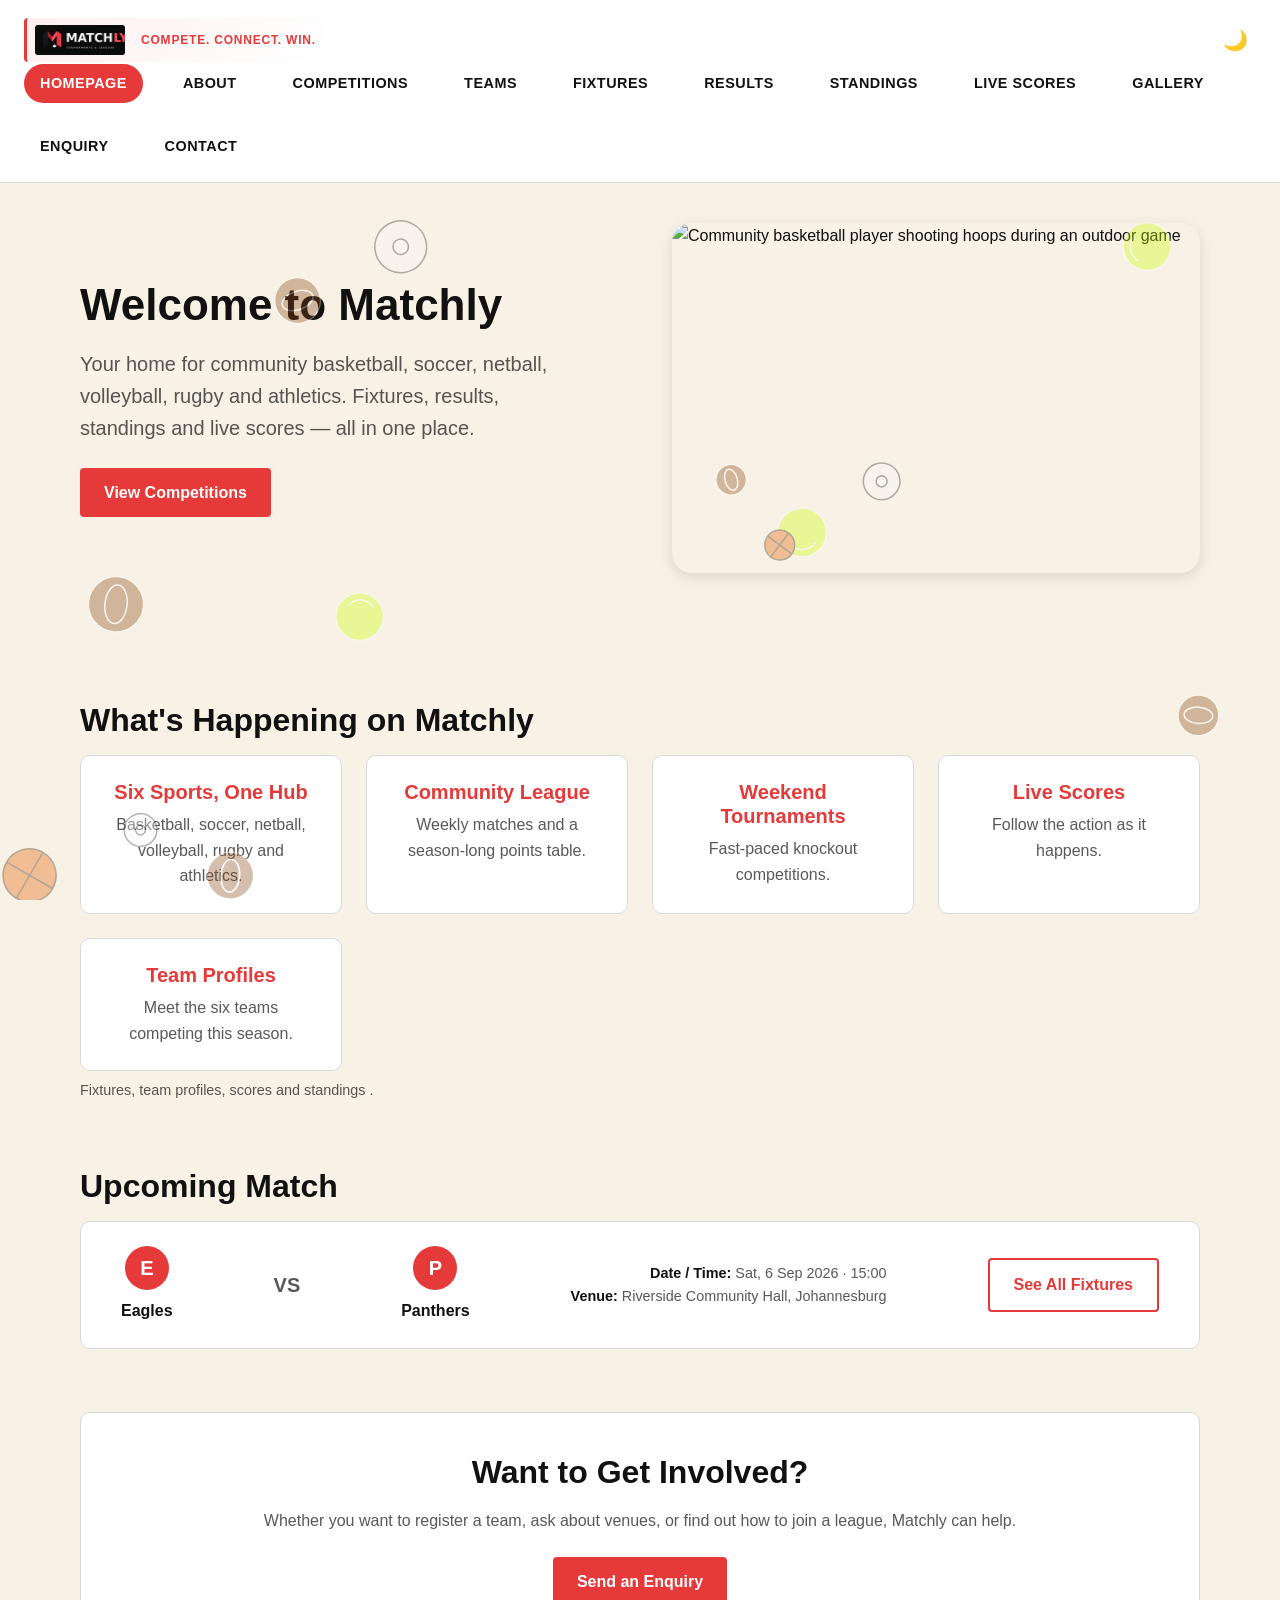
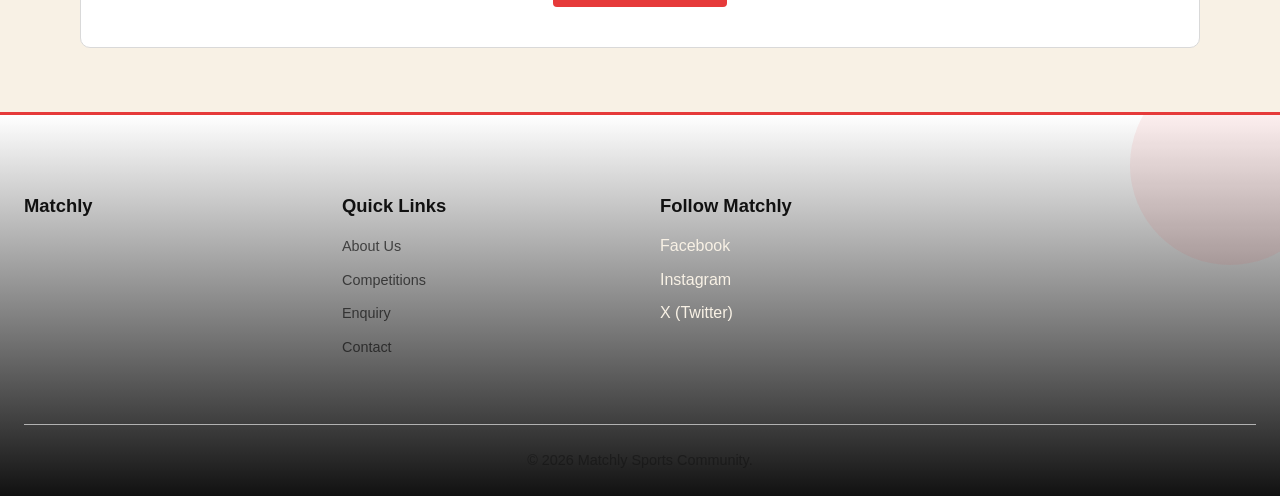
==== commit 2ba6fb81: "Improve accessibility and page interactions Add keyboard-accessible tabs and a gallery lightbox, fix" ====
--- a/HTML pages/index.html
+++ b/HTML pages/index.html
@@ -29,7 +29,7 @@
 
     <header class="site-header">
     <div class="logo">
-      <a href="homepage.html">
+      <a href="index.html">
         <img class="logo-mark" src="../Images/matchly.logo.png" alt="Matchly Logo" width="120" height="40" /> <p class="tagline">Compete. Connect. Win.</p>
       </a>
     </div>
@@ -44,7 +44,7 @@
 
     <nav class="site-nav" aria-label="Primary navigation">
       <ul id="primary-navigation" class="nav-links">
-        <li><a href="homepage.html" aria-current="page">Homepage</a></li>
+        <li><a href="index.html" aria-current="page">Homepage</a></li>
         <li><a href="aboutUs.html">About</a></li>
         <li><a href="competitions.html">Competitions</a></li>
         <li><a href="teams.html">Teams</a></li>
@@ -96,7 +96,7 @@
           <p>Meet the six teams competing this season.</p>
         </li>
       </ul>
-      <p class="table-note">Fixtures, team profiles, scores and standings on this site are sample student-project content, not live competition data.</p>
+      <p class="table-note">Fixtures, team profiles, scores and standings .</p>
     </section>
 
     <section class="upcoming-match" aria-labelledby="upcoming-heading">
@@ -127,7 +127,7 @@
 
   </main>
 
-  <!-- ===== FOOTER (reused on every page) ===== -->
+  <!--  FOOTER (reused on every page)  -->
   <footer class="site-footer">
     <div class="footer-about">
       <h2>Matchly</h2>
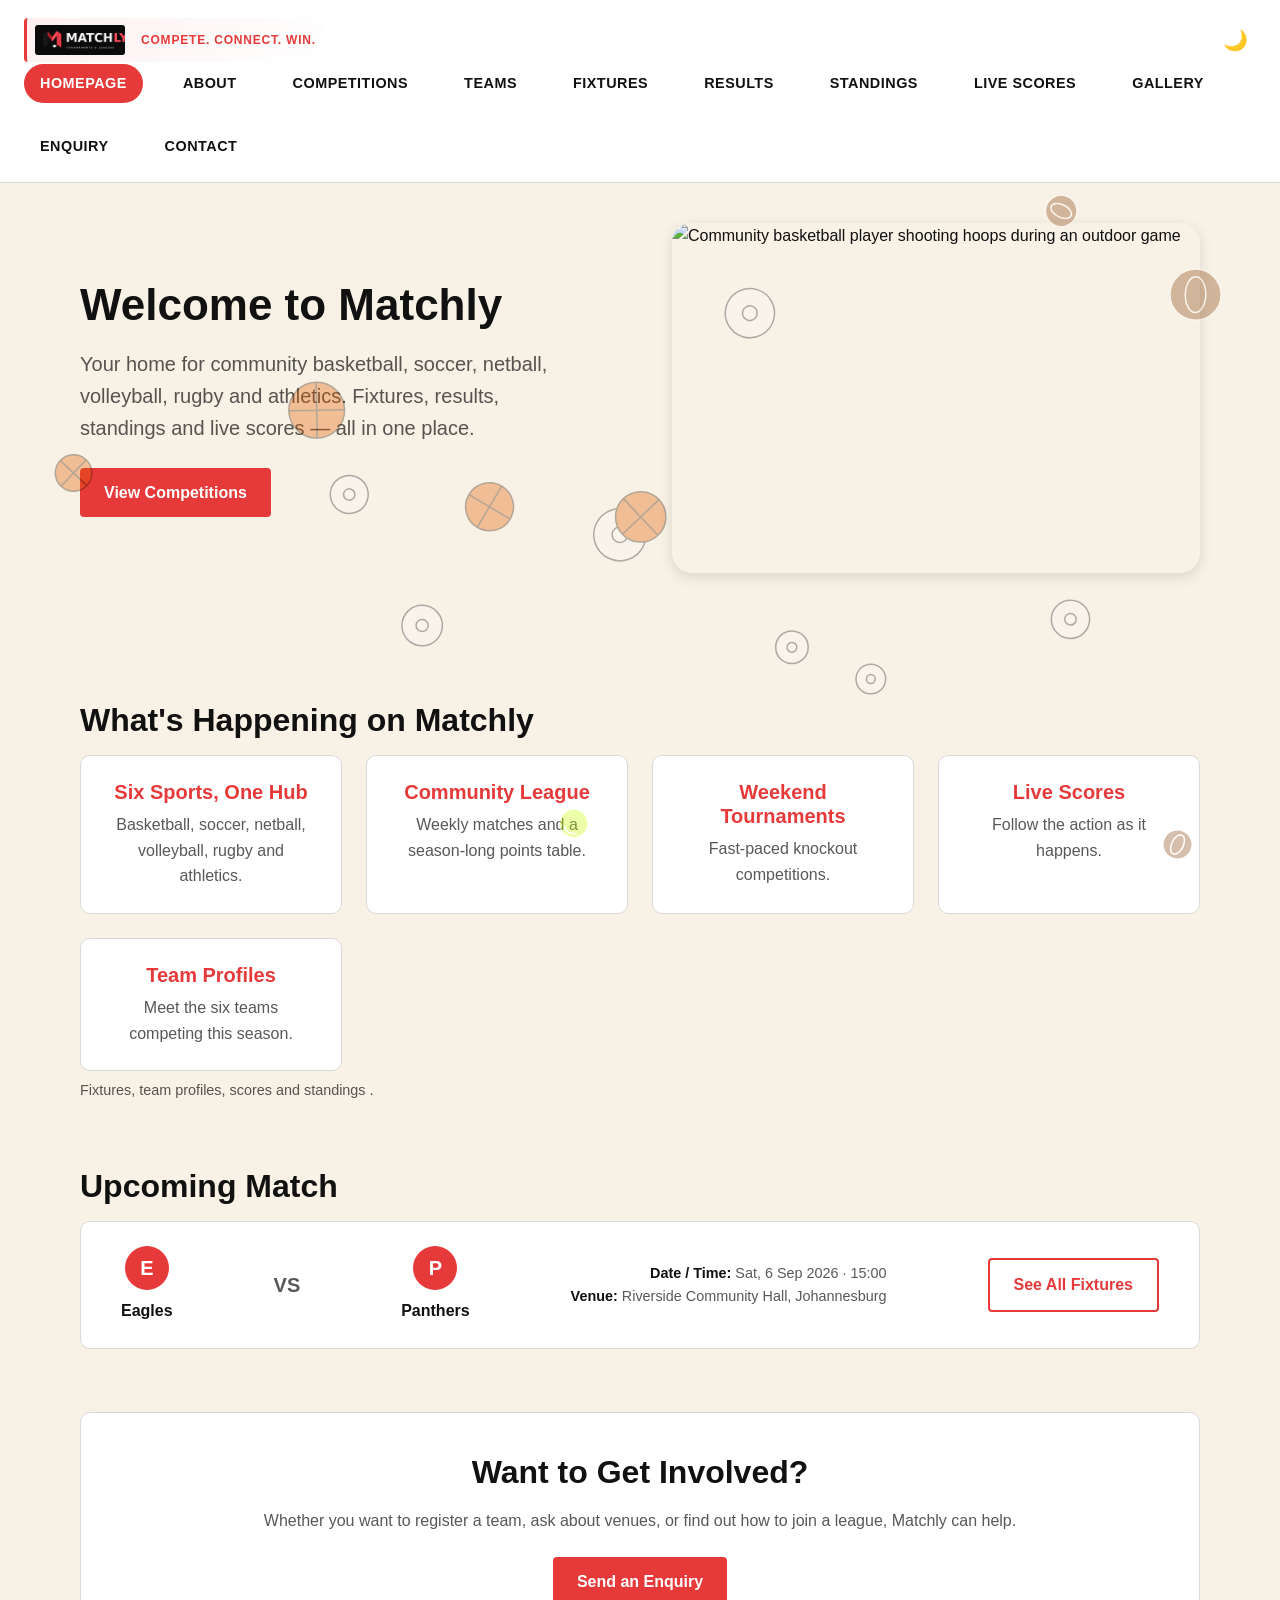
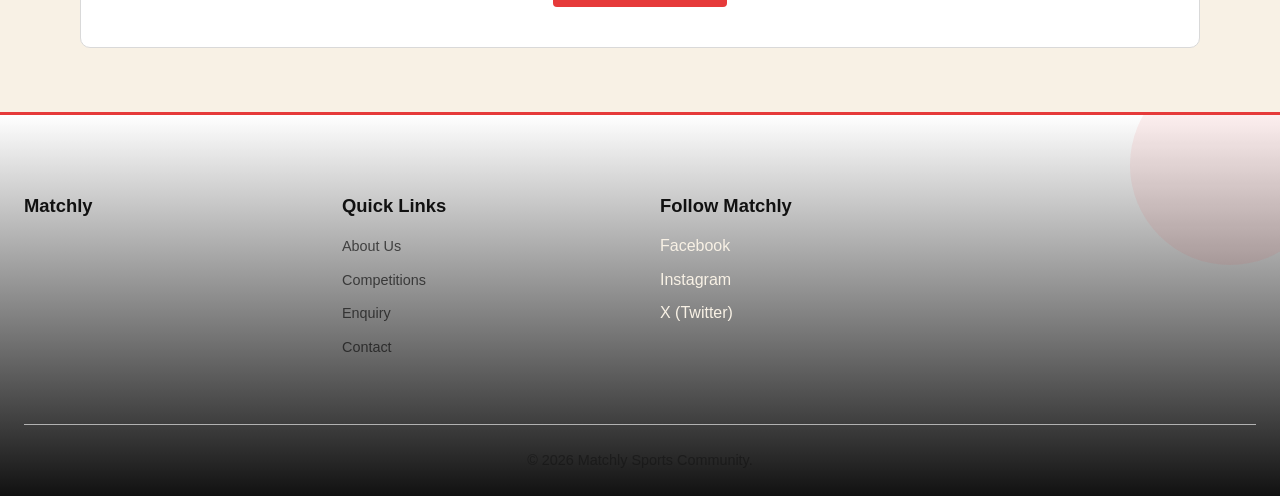
==== commit 06eadc68: "Simplify homepage metadata Remove keyword, social-sharing, and canonical tags; update the page descr" ====
--- a/HTML pages/index.html
+++ b/HTML pages/index.html
@@ -4,25 +4,11 @@
   <meta charset="UTF-8" />
   <meta name="viewport" content="width=device-width, initial-scale=1.0" />
     <title>Matchly | Community Sports Fixtures, Results and Leagues</title>
-    <meta name="description" content="Matchly is a student website project showcasing sample community sports fixtures, results, standings and competitions across six sports." />
+    <meta name="description" content="Matchly is a website project showcasing sample community sports fixtures, results, standings and competitions across six sports." />
+    <link rel="stylesheet" href="../css/style.css">
+    <script src="../js/script.js"></script>
+</head>
 
-
-  <meta name="keywords" content="Matchly, community sports, sports fixtures, sports results, leagues, tournaments" />
-  <meta property="og:type" content="website" />
-  <meta property="og:site_name" content="Matchly" />
-  <meta property="og:url" content="https://YOUR-USERNAME.github.io/wede5020-2026-part-3-lungelo-tsekiso/HTML%20pages/homepage.html" />
-  <meta property="og:title" content="Matchly | Community Sports Fixtures, Results and Leagues" />
-  <meta property="og:description" content="Matchly is a student website project showcasing sample community sports fixtures, results, standings and competitions across six sports." />
-  <meta property="og:image" content="https://YOUR-USERNAME.github.io/wede5020-2026-part-3-lungelo-tsekiso/Images/matchly.logo.png" />
-  <meta name="twitter:card" content="summary" />
-  <meta name="twitter:title" content="Matchly | Community Sports Fixtures, Results and Leagues" />
-  <meta name="twitter:description" content="Matchly is a student website project showcasing sample community sports fixtures, results, standings and competitions across six sports." />
-  <meta name="twitter:image" content="https://YOUR-USERNAME.github.io/wede5020-2026-part-3-lungelo-tsekiso/Images/matchly.logo.png" /><link rel="stylesheet" href="../css/style.css">
-
-  <script src="../js/script.js" defer></script>
-
-  <link rel="canonical" href="https://YOUR-USERNAME.github.io/wede5020-2026-part-3-lungelo-tsekiso/HTML%20pages/homepage.html" />
-</head>
 <body>
 
   <a class="skip-link" href="#main-content">Skip to main content</a>
